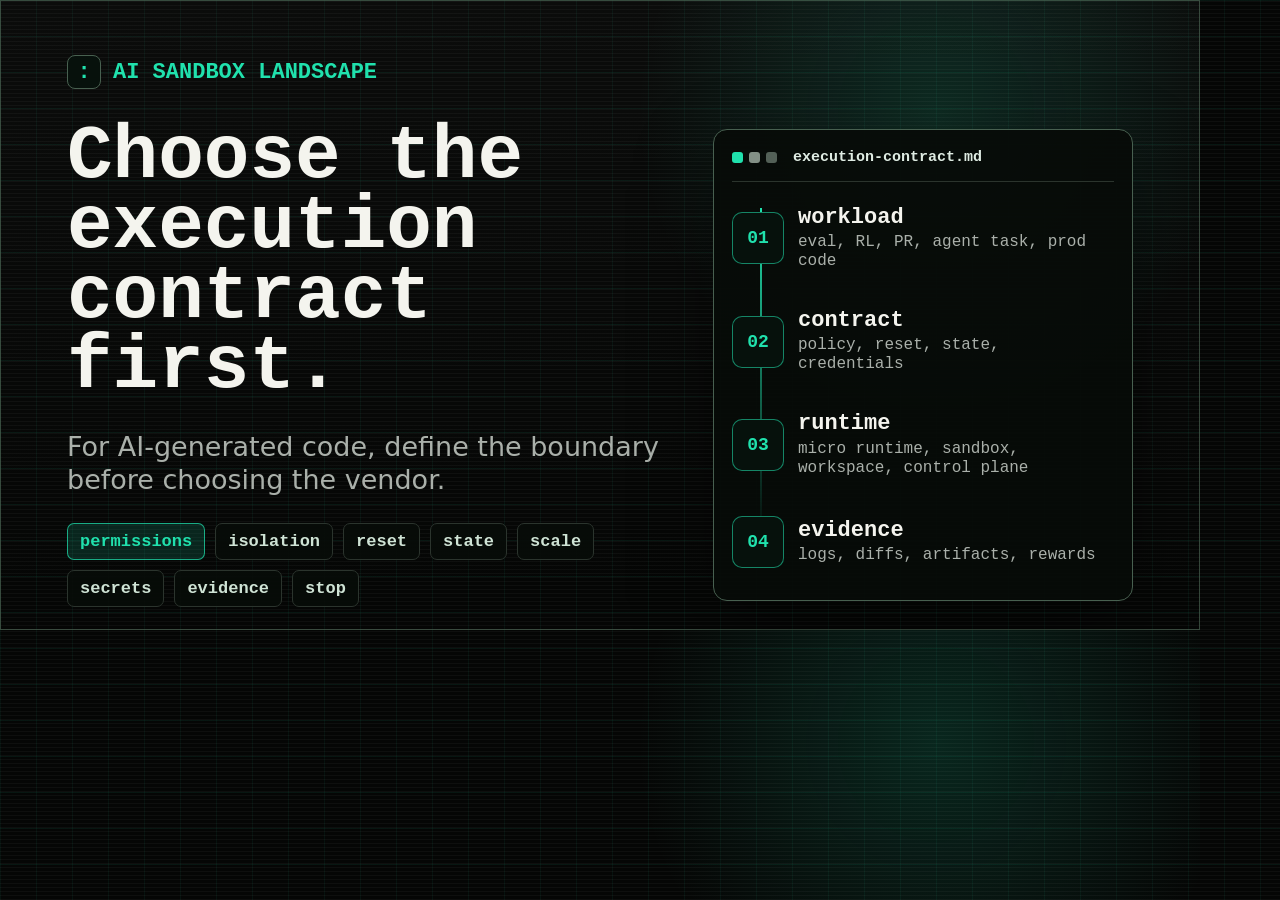
==== og-image.html @ 9fb35009 "Add social preview image" ====
<!doctype html>
<html lang="en">
  <head>
    <meta charset="utf-8">
    <meta name="viewport" content="width=1200, initial-scale=1">
    <title>AI Sandbox Landscape social preview</title>
    <style>
      :root {
        --bg: #050605;
        --ink: #f4f4ee;
        --muted: #aab0aa;
        --line: #2b342d;
        --line-strong: #486050;
        --accent: #20e1ad;
        --accent-soft: rgba(32, 225, 173, 0.14);
        --amber: #e9bd72;
        --panel: rgba(7, 11, 8, 0.94);
        --mono: "SFMono-Regular", Consolas, "Liberation Mono", Menlo, monospace;
        --sans: Inter, ui-sans-serif, system-ui, -apple-system, BlinkMacSystemFont, "Segoe UI", sans-serif;
      }

      * {
        box-sizing: border-box;
      }

      html,
      body {
        width: 1200px;
        height: 630px;
        margin: 0;
        overflow: hidden;
      }

      body {
        display: grid;
        place-items: stretch;
        background:
          repeating-linear-gradient(0deg, rgba(255, 255, 255, 0.034) 0 1px, transparent 1px 4px),
          linear-gradient(rgba(32, 225, 173, 0.075) 1px, transparent 1px),
          linear-gradient(90deg, rgba(32, 225, 173, 0.055) 1px, transparent 1px),
          radial-gradient(circle at 78% 18%, rgba(32, 225, 173, 0.15), transparent 28%),
          var(--bg);
        background-size: auto, 36px 36px, 36px 36px, auto, auto;
        color: var(--ink);
        font-family: var(--sans);
      }

      .card {
        position: relative;
        width: 1200px;
        height: 630px;
        padding: 54px 66px 46px;
        border: 1px solid rgba(72, 96, 80, 0.72);
        background: linear-gradient(180deg, rgba(255, 255, 255, 0.025), rgba(255, 255, 255, 0));
      }

      .topline,
      .footer,
      .tag,
      .step,
      .mini {
        font-family: var(--mono);
      }

      .topline {
        display: flex;
        align-items: center;
        gap: 12px;
        color: var(--accent);
        font-size: 22px;
        font-weight: 760;
        text-transform: uppercase;
      }

      .mark {
        width: 34px;
        height: 34px;
        display: grid;
        place-items: center;
        border: 1px solid var(--line-strong);
        border-radius: 8px;
        background: #07110c;
        color: var(--accent);
      }

      .main {
        display: grid;
        grid-template-columns: minmax(0, 1.06fr) 420px;
        gap: 46px;
        align-items: center;
        margin-top: 34px;
      }

      h1 {
        max-width: 680px;
        margin: 0;
        font-family: var(--mono);
        font-size: 76px;
        line-height: 0.92;
        letter-spacing: 0;
      }

      .lede {
        max-width: 655px;
        margin: 28px 0 0;
        color: var(--muted);
        font-size: 27px;
        line-height: 1.22;
        font-weight: 520;
      }

      .contract-row {
        display: flex;
        flex-wrap: wrap;
        gap: 10px;
        max-width: 680px;
        margin-top: 26px;
      }

      .tag {
        padding: 8px 12px;
        border: 1px solid var(--line);
        border-radius: 7px;
        background: rgba(7, 12, 8, 0.9);
        color: #cfe3d5;
        font-size: 17px;
        font-weight: 680;
      }

      .tag.accent {
        border-color: rgba(32, 225, 173, 0.72);
        color: var(--accent);
        background: var(--accent-soft);
      }

      .diagram {
        position: relative;
        display: grid;
        gap: 10px;
        padding: 18px;
        border: 1px solid var(--line-strong);
        border-radius: 14px;
        background: var(--panel);
        box-shadow: 0 30px 80px rgba(0, 0, 0, 0.35);
      }

      .diagram::before {
        content: "";
        position: absolute;
        left: 46px;
        top: 78px;
        bottom: 82px;
        width: 2px;
        background: linear-gradient(var(--accent), rgba(32, 225, 173, 0.05));
      }

      .window {
        height: 34px;
        display: flex;
        align-items: center;
        gap: 8px;
        padding-bottom: 14px;
        border-bottom: 1px solid var(--line);
        color: #dfece3;
        font-family: var(--mono);
        font-size: 15px;
        font-weight: 720;
      }

      .dot {
        width: 11px;
        height: 11px;
        border-radius: 3px;
        background: var(--accent);
        box-shadow: 17px 0 0 #839086, 34px 0 0 #536057;
      }

      .window span:last-child {
        margin-left: 42px;
      }

      .step {
        position: relative;
        display: grid;
        grid-template-columns: 52px 1fr;
        gap: 14px;
        align-items: center;
        min-height: 68px;
        padding: 14px 14px 14px 0;
        color: #d9ebe0;
      }

      .num {
        position: relative;
        z-index: 1;
        width: 52px;
        height: 52px;
        display: grid;
        place-items: center;
        border: 1px solid rgba(32, 225, 173, 0.56);
        border-radius: 10px;
        background: #06110c;
        color: var(--accent);
        font-size: 18px;
        font-weight: 800;
      }

      .step strong {
        display: block;
        color: var(--ink);
        font-size: 22px;
        line-height: 1.05;
      }

      .step small {
        display: block;
        margin-top: 4px;
        color: var(--muted);
        font-size: 16px;
        line-height: 1.2;
      }

    </style>
  </head>
  <body>
    <main class="card" aria-label="AI Sandbox Landscape social preview">
      <div class="topline">
        <span class="mark" aria-hidden="true">:</span>
        <span>AI Sandbox Landscape</span>
      </div>

      <section class="main">
        <div>
          <h1>Choose the execution contract first.</h1>
          <p class="lede">For AI-generated code, define the boundary before choosing the vendor.</p>
          <div class="contract-row" aria-label="Execution contract dimensions">
            <span class="tag accent">permissions</span>
            <span class="tag">isolation</span>
            <span class="tag">reset</span>
            <span class="tag">state</span>
            <span class="tag">scale</span>
            <span class="tag">secrets</span>
            <span class="tag">evidence</span>
            <span class="tag">stop</span>
          </div>
        </div>

        <aside class="diagram" aria-label="Execution route diagram">
          <div class="window">
            <span class="dot" aria-hidden="true"></span>
            <span>execution-contract.md</span>
          </div>
          <div class="step">
            <span class="num">01</span>
            <span><strong>workload</strong><small>eval, RL, PR, agent task, prod code</small></span>
          </div>
          <div class="step">
            <span class="num">02</span>
            <span><strong>contract</strong><small>policy, reset, state, credentials</small></span>
          </div>
          <div class="step">
            <span class="num">03</span>
            <span><strong>runtime</strong><small>micro runtime, sandbox, workspace, control plane</small></span>
          </div>
          <div class="step">
            <span class="num">04</span>
            <span><strong>evidence</strong><small>logs, diffs, artifacts, rewards</small></span>
          </div>
        </aside>
      </section>

    </main>
  </body>
</html>
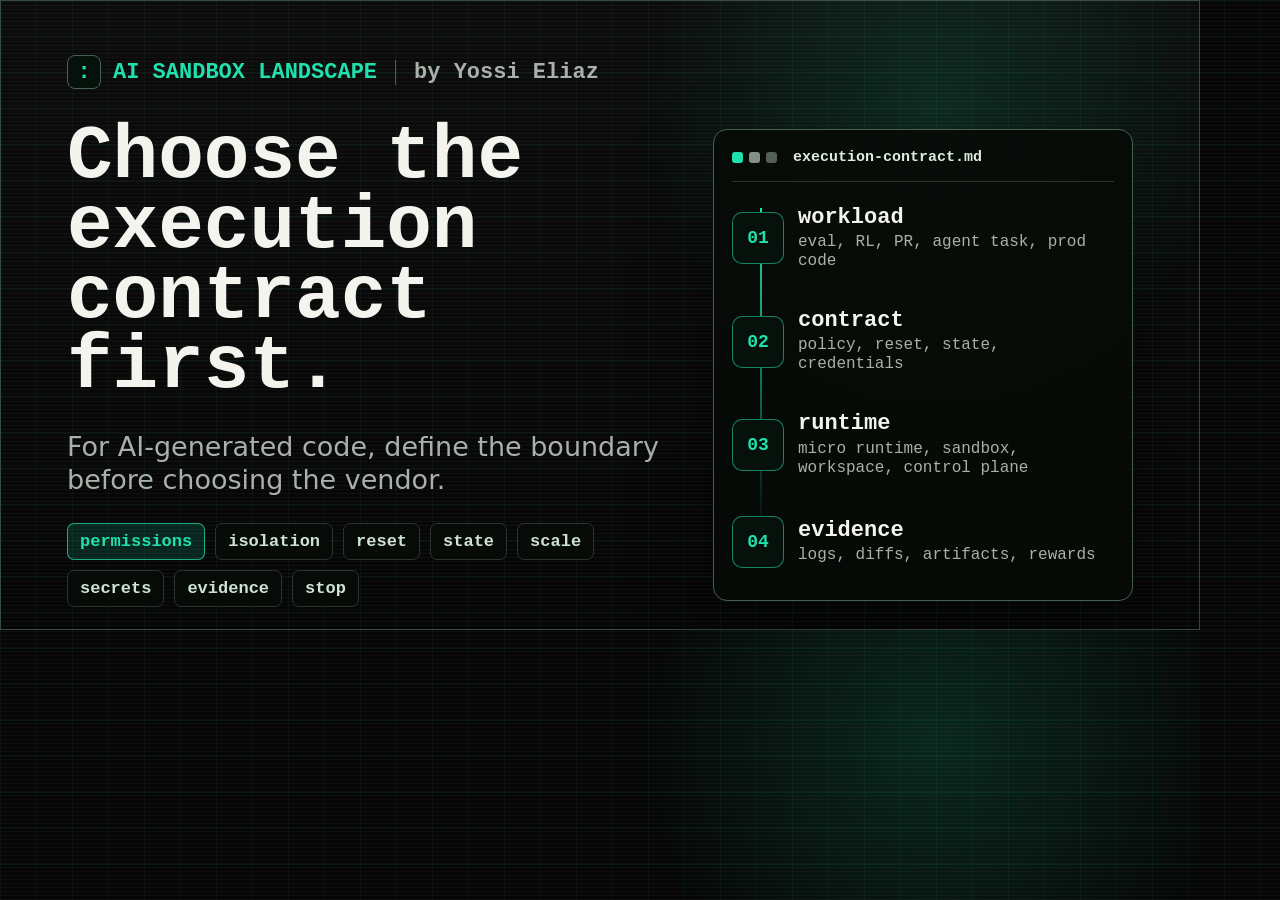
==== commit 5cdcd413: "Fix provider links, disclose author role, and add byline and SEO metadata - Replace five 404 Compute" ====
--- a/og-image.html
+++ b/og-image.html
@@ -72,6 +72,15 @@
         text-transform: uppercase;
       }
 
+      .byline {
+        margin-left: 6px;
+        padding-left: 18px;
+        border-left: 1px solid var(--line-strong);
+        color: var(--muted);
+        font-weight: 640;
+        text-transform: none;
+      }
+
       .mark {
         width: 34px;
         height: 34px;
@@ -227,6 +236,7 @@
       <div class="topline">
         <span class="mark" aria-hidden="true">:</span>
         <span>AI Sandbox Landscape</span>
+        <span class="byline">by Yossi Eliaz</span>
       </div>
 
       <section class="main">
